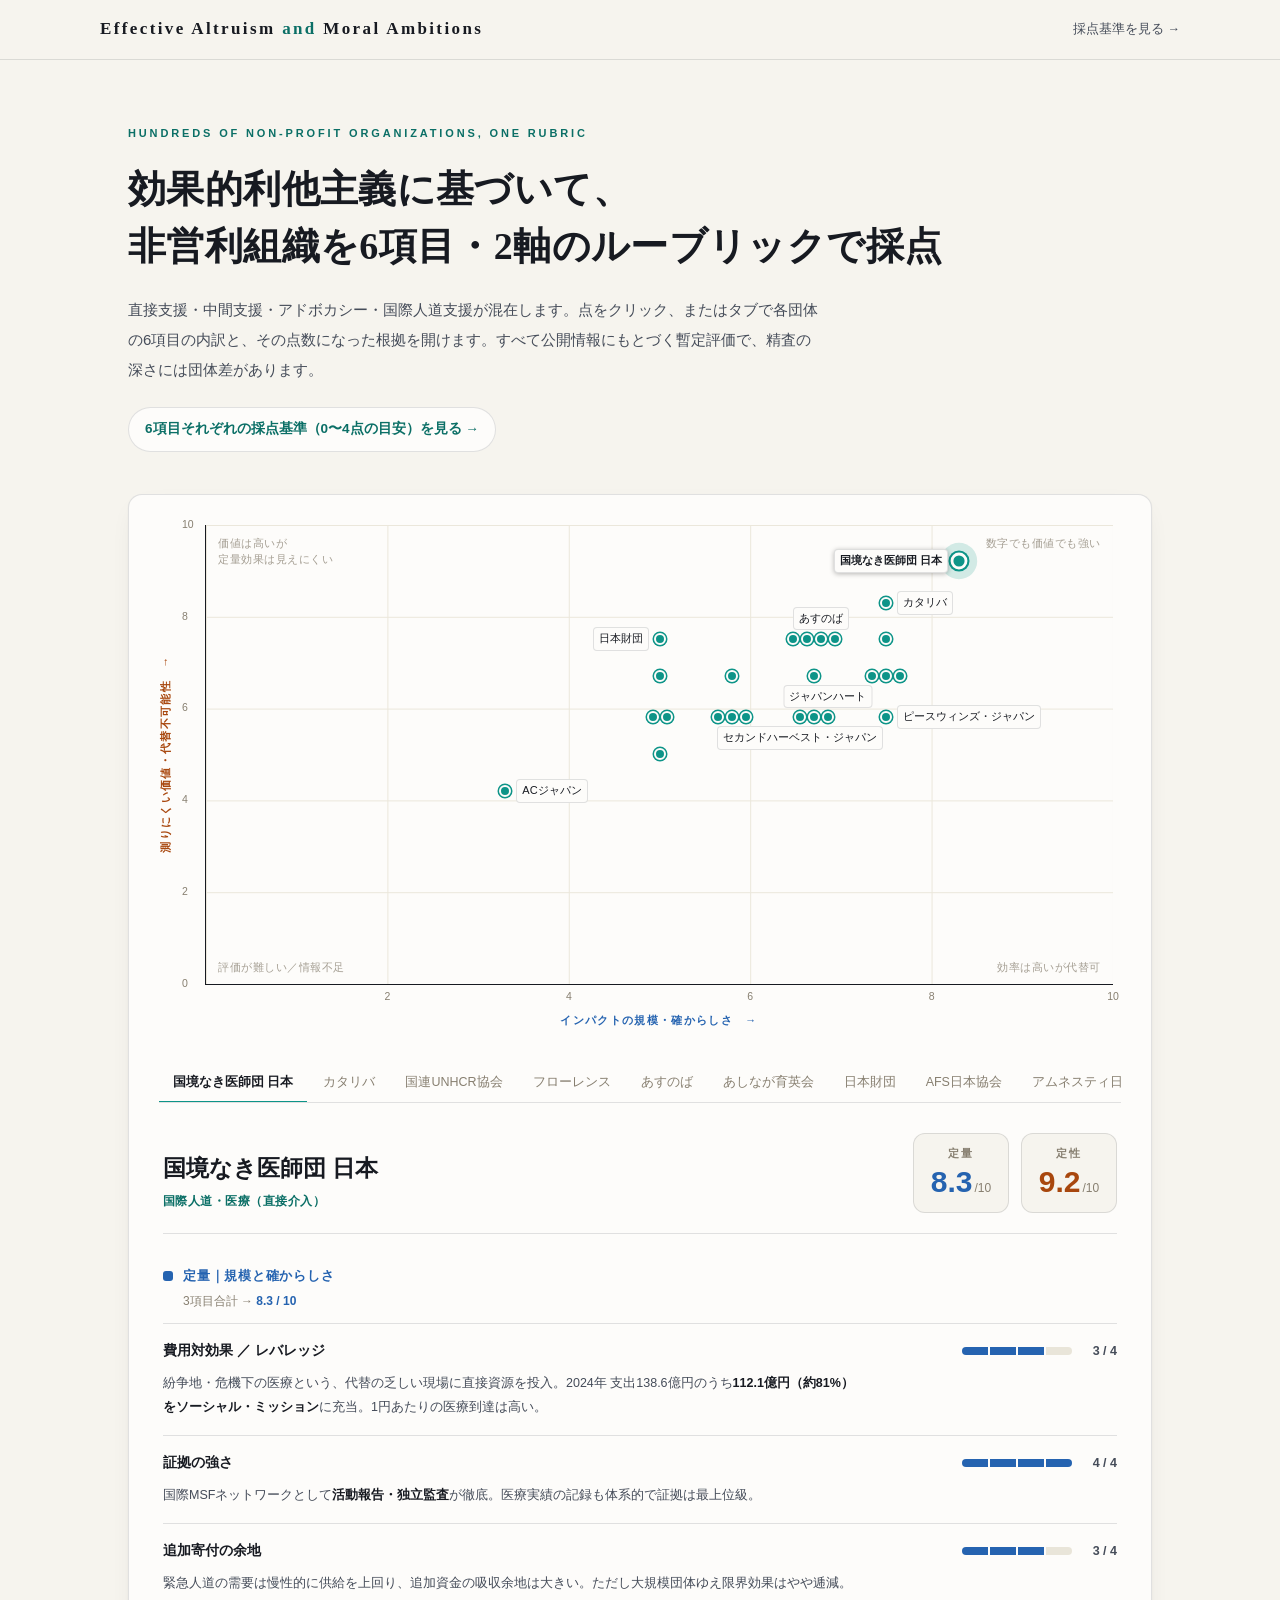
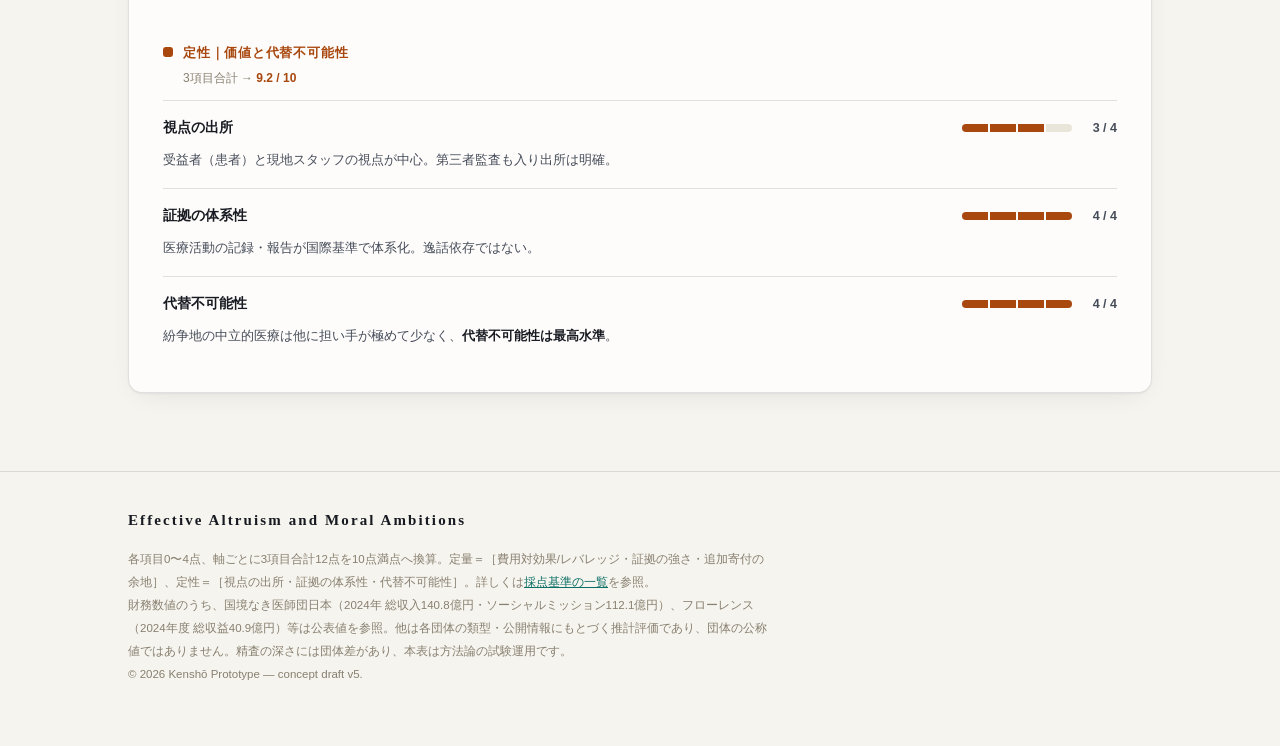
==== index.html @ cfdae8d7 "Update hero copy (eyebrow + headline) - Eyebrow: "25 Organizations, One Rubric" → "Hundreds of Non-p" ====
<!DOCTYPE html>
<html lang="ja">
<head>
<meta charset="UTF-8">
<meta name="viewport" content="width=device-width, initial-scale=1.0">
<title>Effective Altruism and Moral Ambitions</title>
<link rel="stylesheet" href="style.css">
</head>
<body>

<header>
  <div class="wrap head-inner">
    <a class="brand" href="index.html">Effective Altruism <em>and</em> Moral Ambitions</a>
    <nav class="nav"><a href="criteria.html">採点基準を見る →</a></nav>
  </div>
</header>

<div class="intro">
  <div class="wrap">
    <div class="eyebrow">Hundreds of Non-profit Organizations, One Rubric</div>
    <h1>効果的利他主義に基づいて、<br>非営利組織を6項目・2軸のルーブリックで採点</h1>
    <p class="lede sans">直接支援・中間支援・アドボカシー・国際人道支援が混在します。点をクリック、またはタブで各団体の6項目の内訳と、その点数になった根拠を開けます。すべて公開情報にもとづく暫定評価で、精査の深さには団体差があります。</p>
    <p class="more"><a href="criteria.html">6項目それぞれの採点基準（0〜4点の目安）を見る →</a></p>
  </div>
</div>

<section class="viz">
  <div class="wrap">
    <div class="plot-card">
      <div class="plot-frame">
        <div class="plot" id="plot">
          <div class="ylabel sans">測りにくい価値・代替不可能性　→</div>
          <div class="qn tl sans">価値は高いが<br>定量効果は見えにくい</div>
          <div class="qn tr sans">数字でも価値でも強い</div>
          <div class="qn bl sans">評価が難しい／情報不足</div>
          <div class="qn br sans">効率は高いが代替可</div>
          <div class="tip" id="tip" role="tooltip"></div>
        </div>
        <div class="xlabel sans">インパクトの規模・確からしさ　→</div>
      </div>
      <div class="tabs" id="tabs" role="tablist"></div>
      <div class="board" id="board"></div>
    </div>
  </div>
</section>

<footer>
  <div class="wrap">
    <a class="f-brand" href="index.html">Effective Altruism and Moral Ambitions</a>
    <p class="fnote sans">
      各項目0〜4点、軸ごとに3項目合計12点を10点満点へ換算。定量＝［費用対効果/レバレッジ・証拠の強さ・追加寄付の余地］、定性＝［視点の出所・証拠の体系性・代替不可能性］。詳しくは<a href="criteria.html">採点基準の一覧</a>を参照。<br>
      財務数値のうち、国境なき医師団日本（2024年 総収入140.8億円・ソーシャルミッション112.1億円）、フローレンス（2024年度 総収益40.9億円）等は公表値を参照。他は各団体の類型・公開情報にもとづく推計評価であり、団体の公称値ではありません。精査の深さには団体差があり、本表は方法論の試験運用です。<br>
      © 2026 Kenshō Prototype — concept draft v5.
    </p>
  </div>
</footer>

<script>
  const RUBRIC={
    q:['費用対効果 ／ レバレッジ','証拠の強さ','追加寄付の余地'],
    l:['視点の出所','証拠の体系性','代替不可能性']
  };
  const conv=a=>Math.round(a.reduce((x,y)=>x+y,0)/12*100)/10;

  // lp: which side the plot label sits on ('r' right / 'l' left)
  const orgs=[
   {id:'msf',name:'国境なき医師団 日本',kind:'国際人道・医療（直接介入）',lp:'l',
    q:[3,4,3],l:[3,4,4],
    qr:['紛争地・危機下の医療という、代替の乏しい現場に直接資源を投入。2024年 支出138.6億円のうち<b>112.1億円（約81%）をソーシャル・ミッション</b>に充当。1円あたりの医療到達は高い。',
        '国際MSFネットワークとして<b>活動報告・独立監査</b>が徹底。医療実績の記録も体系的で証拠は最上位級。',
        '緊急人道の需要は慢性的に供給を上回り、追加資金の吸収余地は大きい。ただし大規模団体ゆえ限界効果はやや逓減。'],
    lr:['受益者（患者）と現地スタッフの視点が中心。第三者監査も入り出所は明確。',
        '医療活動の記録・報告が国際基準で体系化。逸話依存ではない。',
        '紛争地の中立的医療は他に担い手が極めて少なく、<b>代替不可能性は最高水準</b>。']},

   {id:'katariba',name:'カタリバ',kind:'直接支援（教育・居場所）',lp:'r',
    q:[3,3,3],l:[3,4,3],
    qr:['困難を抱える子ども・若者への教育/居場所支援を直接提供。事業と成果の距離が近く、費用対効果は中〜高。',
        '2024年度まで年次報告・貸借対照表を継続公開。<b>プログラム評価の実践</b>もあり証拠は強め。',
        '事業拡大局面で追加資金の使途は明確。吸収余地あり。'],
    lr:['子ども本人の変化を軸に据え、受益者視点が濃い。3点。',
        '成果測定・アウトカム評価に積極的で、<b>体系性が高い</b>。4点。',
        '個別伴走型の居場所は代替が乏しいが、類似NPOも一部存在。3点。']},

   {id:'unhcr',name:'国連UNHCR協会',kind:'国際難民支援（募金窓口）',lp:'r',
    q:[3,2,3],l:[2,3,4],
    qr:['UNHCRの日本公式支援窓口。集めた寄付が国際機関を通じ<b>難民支援へレバレッジ</b>する。国際機関経由ゆえ現場との距離はやや遠い。',
        '国連機関としての報告体制は堅牢だが、日本窓口→本部→現場の多段で<b>成果の個別帰属が追えず、効果の一貫追跡は限定的</b>。報告体制の堅牢さ自体は定性「証拠の体系性」で評価。2点。',
        '世界の難民需要は巨大で吸収余地は事実上無限だが、限界効果の可視化は難しい。3点。'],
    lr:['受益者（難民）から組織的距離があり、視点の直接性は中程度。2点。',
        'UNHCRの国際的な報告基盤に支えられ体系性は高い。3点。',
        '国連の難民保護は国家横断で<b>代替がきわめて困難</b>。4点。']},

   {id:'florence',name:'フローレンス',kind:'直接支援＋提言（事業型）',lp:'b',
    q:[3,2,3],l:[3,3,3],
    qr:['病児保育・障害児保育・こども宅食等を直接運営。2024年度 総収益40.9億円、うち<b>自治体補助46%・寄付17%</b>の事業型。寄付は新規開発・提言に充当され費用対効果は中〜高。',
        '会計報告の事業モデル別開示など透明性は高いが、<b>社会的成果の指標は一部にとどまり体系的な効果検証は途上</b>。開示の高さ自体は定性「証拠の体系性」で評価。2点。',
        '寄付は「制度の隙間を埋める新規事業」に回るため、追加寄付の限界効果は比較的明確。3点。'],
    lr:['利用者（保護者・子ども）視点を軸に事業設計。3点。',
        '事業データの開示は進むが、社会的アウトカムの体系測定は途上。3点。',
        '病児保育等は民間の先駆で代替が乏しい一方、制度化で公的代替も進む。3点。']},

   {id:'asunoba',name:'あすのば',kind:'給付＋中間支援＋提言（ハイブリッド）',lp:'t',
    q:[2,3,3],l:[3,3,3],
    qr:['入学・新生活給付金という<b>直接給付</b>と、政策提言・中間支援を併走。給付部分は費用対効果が見えやすいが、提言部分は測りにくく総合で中程度。事業費<b>約85%</b>を公称。',
        '6千人規模の当事者調査など<b>実態データを自ら生成</b>。証拠基盤は堅実。3点。',
        '寄付の多くが給付原資に直結し、追加寄付が給付人数増につながりやすい。3点。'],
    lr:['子ども・保護者への直接調査で<b>受益者視点</b>を組織的に収集。3点。',
        '調査を継続実施し体系性あり。ただし規模は中。3点。',
        '給付＋提言＋中間支援の三位一体は独自だが、各機能には代替もある。3点。']},

   {id:'ashinaga',name:'あしなが育英会',kind:'直接支援（遺児への給付・心のケア）',lp:'t',
    q:[3,3,3],l:[3,3,3],
    qr:['病気・災害・自死などで親を亡くした遺児等へ、<b>返済不要の奨学金を直接給付</b>。1円が進学支援に直結し費用対効果は見えやすい。街頭募金など寄付基盤も厚く中〜高。3点。',
        '半世紀を超える運営実績と年次報告。遺児の<b>実態調査・手記の継続的な収集</b>もあり証拠基盤は堅実。3点。',
        '大学等への進学給付の需要は継続的で、追加寄付が給付人数に結びつきやすい。ただし知名度が高く一定の資金が集まるため限界効果はやや逓減。3点。'],
    lr:['遺児自身の声を出発点とする<b>当事者運動</b>から発展。受益者視点が組織の中核にある。3点。',
        '奨学生数や進学実績の記録はあるが、心のケアの社会的アウトカムの体系測定は途上。3点。',
        '奨学金給付は公的機関等の代替もあるが、<b>給付と「心のケア」（レインボーハウス）を一体で担う</b>点は独自性が高い。3点。']},

   {id:'nippon',name:'日本財団',kind:'大規模助成財団（中間支援）',lp:'l',
    q:[2,2,2],l:[2,3,4],
    qr:['競艇事業を原資に<b>広範な分野へ大規模助成</b>。多数の現場団体を動かすレバレッジは大きいが、<b>間接助成で分野が広く平均費用対効果は薄まり、直接投入型のような低い到達コストは働かない</b>。レバレッジも潤沢な自主財源に由来し個人寄付が引き出すものではないため、社会全体では中程度。2点。',
        '助成実績の開示は厚いが、<b>独立した検証や助成先の成果の一貫追跡は規模ゆえ限定的</b>。開示の厚さ自体は定性「証拠の体系性」で評価。2点。',
        '自主財源が潤沢で、個人の追加寄付の限界効果は相対的に低い。2点。'],
    lr:['助成を通じた間接支援で、受益者からの距離は遠い。2点。',
        '大規模組織として報告・調査体制は整備。3点。',
        '国内最大級の助成インフラで、<b>この規模の担い手は他にない</b>。4点。']},

   {id:'afs',name:'AFS日本協会',kind:'国際教育交流',lp:'r',
    q:[2,2,2],l:[2,3,2],
    qr:['高校生の国際交流・留学を運営。参加者への便益は明確だが、社会全体への費用対効果としては限定的で中程度。2点。',
        '長い運営実績とプログラム記録はあるが、<b>独立した検証や社会的成果の一貫追跡は限定的</b>。活動記録の厚さにとどまる。2点。',
        '参加費モデルが中心で、寄付の追加的余地は限定的。2点。'],
    lr:['参加した生徒の視点が中心。2点。',
        '長年の運営で記録は体系的。3点。',
        '国際交流の担い手は他にも多く、代替可能性が高い。2点。']},

   {id:'amnesty',name:'アムネスティ日本',kind:'人権アドボカシー',lp:'l',
    q:[1,2,3],l:[2,2,3],
    qr:['人権侵害への調査・キャンペーン・提言。<b>成果を寄付1円あたりで測ることは構造的に困難</b>。最低〜低評価。1点。',
        '国際調査に基づく発信だが、個別の政策変化への寄与の立証は難しい。2点。',
        '運動体として追加資金の使途はあるが、成果連動は不透明。3点。'],
    lr:['人権擁護の主体・専門家視点が中心。2点。',
        'キャンペーンの効果を体系的に測るのが難しい。2点。',
        '独立した国際人権NGOの発信は代替が乏しいが、他団体とも重複。3点。']},

   {id:'aids',name:'エイズ予防財団',kind:'啓発・予防（準公的）',lp:'r',
    q:[2,2,2],l:[2,2,2],
    qr:['エイズ予防の啓発・研修・情報提供。予防効果は重要だが、寄付との因果や1円あたり効果は見えにくい。中〜低。2点。',
        '公的連携の実績はあるが、成果の独立した証拠は限定的。2点。',
        '財政の多くが公的性格で、個人の追加寄付の限界効果は不明瞭。2点。'],
    lr:['専門家・行政視点が中心で受益者から遠い。2点。',
        '啓発効果の体系的測定は乏しい。2点。',
        '予防啓発は行政等でも担われ代替がある。2点。']},

   {id:'acjapan',name:'ACジャパン',kind:'公共広告（会員制）',lp:'r',
    q:[1,2,1],l:[1,2,2],
    qr:['公共広告を制作・配信。<b>会員企業の会費で運営される仕組み</b>で、個人寄付を集めて成果に変える団体とは性格が異なる。個人寄付の費用対効果という枠組みが当てはまりにくく最低評価。1点。',
        '広告の社会的効果の測定は一般に困難。2点。',
        '会費モデルのため、追加の個人寄付が成果を増やす構造ではない。1点。'],
    lr:['広告の送り手視点が中心で、明確な受益者を特定しにくい。1点。',
        'キャンペーン到達の記録はあるが行動変容の証拠は薄い。2点。',
        '公共広告の担い手として一定の独自性はあるが受益は拡散的。2点。']},

   {id:'jrc',name:'日本赤十字社',kind:'災害救護・献血・医療（準公的・大規模）',lp:'l',
    q:[3,3,2],l:[2,3,3],
    qr:['災害救護や医療を現場に直接提供し、危機下の供給不足に応える到達コストは低い。ただし献血・病院など事業が多岐にわたる大規模組織ゆえ、寄付1円あたりの平均効果はやや希薄化。3点。',
        '国際赤十字運動の一員として活動データの継続的な生成・公開があり、報告基盤は堅実。3点。',
        '事業収入・社費・公的関係が厚く、個人の追加寄付の限界効果は相対的に低い。2点。'],
    lr:['医療・救護の専門家／現場視点が中心で、受益者本人の声を軸にした設計ではない。2点。',
        '報告・記録は体系的だが、社会的アウトカムの独立測定より活動指標が中心。3点。',
        '国内の献血基盤はほぼ独占的で代替が乏しい一方、災害救護は他団体とも重複。3点。']},

   {id:'unicef',name:'日本ユニセフ協会',kind:'UNICEF国内委員会（募金窓口）',lp:'r',
    q:[3,2,3],l:[2,3,4],
    qr:['UNICEFの日本委員会として、集めた寄付を国際機関経由で<b>世界の子ども支援へレバレッジ</b>する。子どもという供給不足の一点に集中するが、国際機関経由ゆえ現場との距離はやや遠い。3点。',
        'UNICEFの国際的な報告基盤は堅牢だが、国内委員会→本部→現場の多段で成果の個別帰属は追いにくい。2点。',
        '世界の子どもの需要は巨大で吸収余地は事実上無限。3点。'],
    lr:['受益者（子ども）から組織的距離があり、視点の直接性は中程度。2点。',
        'UNICEFの国際的な報告基盤に支えられ体系性は高い。3点。',
        '国連の子ども支援は国家横断で<b>代替がきわめて困難</b>。4点。']},

   {id:'tft',name:'TABLE FOR TWO International',kind:'食を通じた栄養支援（連動寄付型）',lp:'b',
    q:[2,2,3],l:[2,2,3],
    qr:['対象メニューの購入に給食寄付を連動させる独自モデル。学校給食は途上国で有効な介入だが、途上国側は現地連携での間接提供で、モデル運営コストもあり平均効果は中程度。2点。',
        '提供給食数などの活動データは公開するが、栄養・就学のアウトカムの体系追跡は限定的。2点。',
        '給食需要は大きく、追加資金が給食数増に結びつきやすい。3点。'],
    lr:['受益者（途上国の子ども）から距離があり、食の連動という着想が設計の軸。2点。',
        '提供数の記録は継続的だが、社会的アウトカムの測定は途上。2点。',
        '食連動型の寄付モデルは独自だが、学校給食自体はWFP等も担う。3点。']},

   {id:'jpf',name:'ジャパン・プラットフォーム',kind:'緊急人道支援プラットフォーム（中間支援）',lp:'t',
    q:[3,3,3],l:[2,3,3],
    qr:['政府・企業・NGOの三者連携で資金を集約し、緊急人道の現場NGOへ迅速配分。供給不足の危機に焦点を絞り、加盟団体の直接支援へレバレッジする。3点。',
        '加盟事業に報告・評価を課す仕組みがあり、成果データの生成に組織的に取り組む。3点。',
        '大規模災害・危機のたびに資金需要が急増し、吸収余地は大きい。3点。'],
    lr:['資金を束ねる中間支援の立場で、受益者からの距離はやや遠い。2点。',
        '加盟事業への評価・報告要件があり体系性は高め。3点。',
        '官民NGOを束ねる緊急人道プラットフォームは国内で<b>ほぼ唯一</b>。3点。']},

   {id:'pwj',name:'ピースウィンズ・ジャパン',kind:'災害・難民支援（直接介入）',lp:'r',
    q:[3,3,3],l:[2,2,3],
    qr:['国内外の災害・難民の現場に自ら展開し、緊急医療・支援を直接提供。供給不足の危機に直接資源を投入し到達コストは低い。3点。',
        '年次報告や事業報告を継続公開し、JPF加盟事業として評価も受ける。3点。',
        '災害・難民の需要は大きく、追加資金の吸収余地は大きい。3点。'],
    lr:['緊急対応の現場・専門家視点が中心。2点。',
        '記録・報告はあるが、社会的アウトカムの体系的測定は途上。2点。',
        '空飛ぶ捜索医療団など機動力は独自だが、災害支援の担い手は他にも複数。3点。']},

   {id:'jar',name:'難民支援協会（JAR）',kind:'国内難民の法的・生活支援（直接）',lp:'l',
    q:[3,3,3],l:[3,2,3],
    qr:['日本国内の難民に法的・生活支援を直接提供。担い手が極めて少ない供給不足の領域で、1件の法的支援が庇護結果を左右するレバレッジは大きい。3点。',
        '支援実績や難民の実態データを継続的に生成・公開し、証拠基盤は堅実。3点。',
        '国内の難民支援は担い手が乏しく需要が供給を大きく上回る。追加寄付の余地は大きい。3点。'],
    lr:['難民本人に伴走し、その声を出発点に支援と提言を設計。3点。',
        '支援記録・調査はあるが、社会的アウトカムの体系測定は途上。2点。',
        '独立した難民の法的支援を担う民間主体は国内で希少。3点。']},

   {id:'wwf',name:'WWFジャパン',kind:'自然環境・生物多様性の保全',lp:'r',
    q:[2,2,2],l:[2,3,3],
    qr:['保全・調査・提言が中心で、寄付1円あたりの生物多様性への効果は長期的・拡散的で測りにくい。個別プロジェクトの便益は見えるが社会全体では中程度。2点。',
        '科学的モニタリングや報告はあるが、保全成果の独立した因果立証は限定的。2点。',
        '会員・企業寄付の基盤が厚く、個人の追加寄付の限界効果は相対的に中程度。2点。'],
    lr:['科学者・専門家の視点が中心で、人の受益者を特定しにくい。2点。',
        '国際的な科学基盤にもとづく体系的なモニタリング・報告がある。3点。',
        '世界規模の科学・政策の発信力は独自だが、環境団体は他にも多い。3点。']},

   {id:'nacsj',name:'日本自然保護協会（NACS-J）',kind:'国内の自然保護（調査・提言）',lp:'l',
    q:[2,3,2],l:[2,3,3],
    qr:['国内の自然保護・調査・提言。保全効果の1円あたりの立証は難しいが、長期調査という具体的な活動を伴う。個別の便益は見えるが社会全体では中程度。2点。',
        'モニタリング調査など<b>独自データを長期継続で生成・公開</b>する実践があり、証拠基盤は堅実。3点。',
        '会員基盤があり、個人の追加寄付の限界効果は相対的に中程度。2点。'],
    lr:['自然科学の専門家・調査者の視点が中心。2点。',
        '長期の生態モニタリングを体系的に継続。3点。',
        '全国的な長期自然調査の蓄積は独自性が高いが、保全団体は他にも存在。3点。']},

   {id:'secondharvest',name:'セカンドハーベスト・ジャパン',kind:'フードバンク（食料支援）',lp:'b',
    q:[3,2,3],l:[2,2,3],
    qr:['余剰食品を集め、必要とする人へ直接分配するフードバンクの草分け。廃棄予定食品と寄付・ボランティアを活用し、1円あたりの食料到達のレバレッジは高い。3点。',
        '分配食料量・世帯数などの記録はあるが、栄養・貧困のアウトカム追跡は限定的。2点。',
        '食料不安の需要は大きく、追加資金が物流・分配量の拡大に直結。3点。'],
    lr:['食料を届ける物流・提供側の視点が中心。2点。',
        '主に到達量・回数の記録にとどまり、社会的アウトカムの測定は途上。2点。',
        '国内フードバンクの草分けで規模は最大級だが、近年は同種団体も増加。3点。']},

   {id:'wvj',name:'ワールド・ビジョン・ジャパン',kind:'途上国の子ども・地域開発',lp:'r',
    q:[2,3,3],l:[2,3,2],
    qr:['チャイルド・スポンサーシップと地域開発を通じ、途上国の子ども・地域を支援。現場プログラムは具体的だが、開発は分野が広くモデル運営費もあり平均効果は中程度。2点。',
        '国際的なモニタリング・評価（M&E）の実践があり、成果データの生成に組織的に取り組む。3点。',
        '途上国の貧困需要は大きく、追加資金の吸収余地は大きい。3点。'],
    lr:['地域・子ども中心だが、国際組織を通じたプログラム主導の設計。2点。',
        '国際基準のM&Eに継続的に取り組み体系性は高い。3点。',
        '同種の国際開発NGOは複数存在し、機能の重複がある。2点。']},

   {id:'japanheart',name:'ジャパンハート',kind:'アジア・国内の医療支援（直接）',lp:'t',
    q:[3,2,3],l:[2,2,3],
    qr:['医療の届きにくいアジアの地域や国内離島で、手術・小児がん治療などを直接提供。供給不足の現場への直接投入で1件あたりの効果は大きい。3点。',
        '診療・手術の実績記録や年次報告はあるが、独立検証や長期アウトカム追跡は限定的。2点。',
        'アジアの医療需要は大きく、追加資金の吸収余地は大きい。3点。'],
    lr:['患者に医療を届ける医療専門家の視点が中心。2点。',
        '医療活動の記録はあるが、社会的アウトカムの体系測定は途上。2点。',
        '特定の医療空白地への直接介入は独自性が高いが、国際医療NGOは他にも存在。3点。']},

   {id:'guidedog',name:'日本盲導犬協会',kind:'盲導犬の育成・視覚障害者支援',lp:'r',
    q:[2,2,3],l:[2,2,3],
    qr:['盲導犬を育成し視覚障害者へ提供。1頭あたりの育成費が高く受益者数は限られるため、便益は明確だが社会全体の費用対効果は中程度。2点。',
        '育成・貸与の頭数記録はあるが、生活の質のアウトカムの体系追跡は限定的。2点。',
        '待機者が供給を上回り、追加資金が育成頭数の増加に結びつきやすい。3点。'],
    lr:['視覚障害者の利用を支えるが、育成・訓練の提供側視点が中心。2点。',
        '頭数・実施の記録が中心で、社会的アウトカムの測定は途上。2点。',
        '盲導犬育成の担い手は国内に数団体あり、専門性は高いが唯一ではない。3点。']},

   {id:'lfa',name:'Learning for All',kind:'子どもの貧困・学習支援（直接）',lp:'l',
    q:[3,3,3],l:[3,3,2],
    qr:['困難を抱える子どもへ学習・居場所支援を直接提供。供給不足の領域で事業と成果の距離が近く費用対効果は高め。3点。',
        '<b>アウトカム測定・効果検証を重視</b>し、成果データを継続的に生成・公開する実践がある。3点。',
        '子どもの貧困需要は大きく、事業拡大局面で追加資金の吸収余地は大きい。3点。'],
    lr:['子ども本人の変化を軸に事業を設計し、受益者視点が濃い。3点。',
        '成果測定・アウトカム評価に組織として継続的に取り組む。3点。',
        '個別支援型は代替が乏しいが、カタリバ等の類似NPOも存在。2点。']},

   {id:'kamonohashi',name:'かものはしプロジェクト',kind:'人身売買・児童労働（システム変革）',lp:'b',
    q:[2,2,3],l:[2,2,3],
    qr:['人身売買・児童労働の解決に、現地の司法・行政の仕組みづくりや当事者支援で取り組む。システム変革ゆえ1円あたりの効果の立証は難しく、総合で中程度。2点。',
        '戦略や進捗の報告はあるが、被害減少というアウトカムの因果立証は限定的。2点。',
        '焦点を絞った活動で、追加資金が事業拡大に結びつきやすい。3点。'],
    lr:['当事者・現地の課題を起点に据えるが、システム変革の設計者視点も強い。2点。',
        '記録・報告はあるが、社会的アウトカムの体系測定は途上。2点。',
        '国内で人身売買問題に本格的に取り組む数少ない団体。3点。']},
  ];

  const plot=document.getElementById('plot');
  const tabs=document.getElementById('tabs');
  const board=document.getElementById('board');
  const tip=document.getElementById('tip');
  const dots={};

  // axis ticks (0–10, step 2)
  for(let v=0;v<=10;v+=2){
    const ty=document.createElement('span');
    ty.className='tick y sans'; ty.textContent=v;
    ty.style.bottom=(v*10)+'%'; plot.appendChild(ty);
    if(v>0){
      const tx=document.createElement('span');
      tx.className='tick x sans'; tx.textContent=v;
      tx.style.left=(v*10)+'%'; plot.appendChild(tx);
    }
  }

  // orgs sharing the exact same (x,y) get dodged horizontally so both stay visible
  const groups={};
  orgs.forEach(o=>{
    o._qx=conv(o.q); o._ly=conv(o.l);
    const k=o._qx+'|'+o._ly;
    (groups[k]=groups[k]||[]).push(o);
  });
  Object.values(groups).forEach(g=>{
    g.forEach((o,i)=>{ o._dx=g.length>1?(i-(g.length-1)/2)*14:0; });
  });

  function showTip(o,d){
    tip.innerHTML=`<div class="t-name">${o.name}</div><div class="t-kind">${o.kind}</div>
      <div class="t-scores"><span class="q">定量 <b>${o._qx}</b></span><span class="l">定性 <b>${o._ly}</b></span></div>`;
    const x=d.offsetLeft+o._dx, y=d.offsetTop;
    tip.style.left=Math.min(Math.max(x,80),plot.clientWidth-80)+'px';
    if(y<110){ tip.style.top=(y+16)+'px'; tip.style.transform='translateX(-50%)'; }
    else{ tip.style.top=(y-14)+'px'; tip.style.transform='translate(-50%,-100%)'; }
    tip.classList.add('show');
  }
  const hideTip=()=>tip.classList.remove('show');

  orgs.forEach((o,i)=>{
    const d=document.createElement('div');
    d.className='dot';
    d.style.left=(o._qx/10*100)+'%';
    d.style.bottom=(o._ly/10*100)+'%';
    d.style.transform=`translate(calc(-50% + ${o._dx}px),50%)`;
    d.setAttribute('role','button');
    d.setAttribute('tabindex','0');
    d.setAttribute('aria-label',`${o.name} 定量${o._qx} 定性${o._ly}`);
    d.innerHTML=`<div class="pt"></div><div class="tag ${o.lp} sans">${o.name}</div>`;
    d.addEventListener('click',()=>select(i));
    d.addEventListener('keydown',e=>{if(e.key==='Enter'||e.key===' '){e.preventDefault();select(i);}});
    d.addEventListener('mouseenter',()=>showTip(o,d));
    d.addEventListener('focus',()=>showTip(o,d));
    d.addEventListener('mouseleave',hideTip);
    d.addEventListener('blur',hideTip);
    plot.appendChild(d); dots[i]=d;

    const t=document.createElement('button');
    t.className='tab'+(i===0?' active':'');
    t.textContent=o.name;
    t.setAttribute('role','tab');
    t.onclick=()=>select(i);
    tabs.appendChild(t);
    o._tab=t;
  });

  // Greedy label de-cluttering: keep only non-overlapping labels visible;
  // the rest stay hidden until their dot is hovered / focused / selected.
  // Prominent orgs (higher combined score) win the label when clusters collide.
  function layoutLabels(){
    const pr=plot.getBoundingClientRect();
    if(!pr.width) return;
    const order=orgs.map((o,i)=>i).sort((a,b)=>
      (orgs[b]._qx+orgs[b]._ly)-(orgs[a]._qx+orgs[a]._ly));
    orgs.forEach((o,i)=>dots[i].querySelector('.tag').classList.remove('hidden'));
    const rel=(el,inset=0)=>{const r=el.getBoundingClientRect();return{l:r.left-pr.left+inset,t:r.top-pr.top+inset,r:r.right-pr.left-inset,b:r.bottom-pr.top-inset};};
    // seed with every dot's core so a label is dropped rather than sprawling over
    // neighbouring dots; dense clusters therefore go label-free (hover reveals them).
    const placed=orgs.map((o,i)=>rel(dots[i].querySelector('.pt'),2));
    const pad=2;
    order.forEach(i=>{
      const tag=dots[i].querySelector('.tag');
      const box=rel(tag);
      const hit=placed.some(q=>!(box.r+pad<q.l||box.l-pad>q.r||box.b+pad<q.t||box.t-pad>q.b));
      if(hit) tag.classList.add('hidden'); else placed.push(box);
    });
  }

  function axisHTML(o,key){
    const items=RUBRIC[key],sc=o[key],rats=o[key==='q'?'qr':'lr'];
    const label=key==='q'?'定量｜規模と確からしさ':'定性｜価値と代替不可能性';
    let h=`<div class="axisblock"><div class="axis-h ${key}">${label}</div>
      <div class="axis-conv ${key} sans">3項目合計 → <b>${conv(sc)} / 10</b></div>`;
    items.forEach((it,idx)=>{
      let pips=''; for(let p=1;p<=4;p++) pips+=`<span class="pip ${p<=sc[idx]?'on '+key:''}"></span>`;
      h+=`<div class="crit"><div class="crit-top"><div class="crit-name sans">${it}</div>
        <div class="scorebox"><div class="pips">${pips}</div><div class="pipnum sans">${sc[idx]} / 4</div></div></div>
        <div class="rationale sans">${rats[idx]}</div></div>`;
    });
    return h+`</div>`;
  }

  function select(i){
    const o=orgs[i];
    Object.values(dots).forEach(d=>d.classList.remove('active'));
    dots[i].classList.add('active');
    orgs.forEach(x=>x._tab.classList.remove('active'));
    o._tab.classList.add('active');
    board.innerHTML=`<div class="org-head"><div><h2>${o.name}</h2><div class="kind sans">${o.kind}</div></div>
      <div class="tot">
        <div class="tile q"><div class="lb">定量</div><div class="vl">${o._qx}<small>/10</small></div></div>
        <div class="tile l"><div class="lb">定性</div><div class="vl">${o._ly}<small>/10</small></div></div>
      </div></div>`
      +axisHTML(o,'q')+axisHTML(o,'l');
  }
  select(0);
  layoutLabels();
  window.addEventListener('load',layoutLabels);
  let _rt; window.addEventListener('resize',()=>{clearTimeout(_rt);_rt=setTimeout(layoutLabels,120);});
</script>

</body>
</html>
---- style.css ----
/* ============================================================
   Effective Altruism and Moral Ambitions — site stylesheet
   Editorial paper aesthetic × instrument-grade data display.
   Palette validated (CVD / contrast / chroma) for both modes.
   ============================================================ */

:root{
  --bg:#f6f4ee;            /* page paper */
  --surface:#fdfcfa;       /* cards, plot */
  --ink:#171a21;
  --ink-2:#454c59;
  --muted:#877f70;
  --line:rgba(23,26,33,.12);
  --line-strong:#171a21;
  --grid:#ebe7db;
  --accent:#0d9488;        /* marks (dots) */
  --accent-text:#0b6f66;   /* small text / links */
  --quant:#2563b0;         /* 定量 marks + text */
  --quant-text:#2563b0;
  --quant-soft:rgba(37,99,176,.10);
  --qual:#a8470e;          /* 定性 marks + text */
  --qual-text:#a8470e;
  --qual-soft:rgba(168,71,14,.10);
  --track:#e9e5d9;
  --shadow:0 1px 2px rgba(23,26,33,.05),0 8px 28px -12px rgba(23,26,33,.12);
  --serif:"Hiragino Mincho ProN","Yu Mincho","Noto Serif JP",serif;
  --sans:"Hiragino Sans","Yu Gothic","Noto Sans JP",-apple-system,"Segoe UI",sans-serif;
}
@media(prefers-color-scheme:dark){
  :root{
    --bg:#0f1116;
    --surface:#161920;
    --ink:#e9e7e0;
    --ink-2:#a9afba;
    --muted:#7d8089;
    --line:rgba(233,231,224,.13);
    --line-strong:#e9e7e0;
    --grid:#242933;
    --accent:#26a695;
    --accent-text:#4cc0ae;
    --quant:#3987e5;
    --quant-text:#74a9ea;
    --quant-soft:rgba(57,135,229,.16);
    --qual:#d95926;
    --qual-text:#e5854f;
    --qual-soft:rgba(217,89,38,.16);
    --track:#262b35;
    --shadow:0 1px 2px rgba(0,0,0,.4),0 10px 32px -12px rgba(0,0,0,.5);
  }
}

*{box-sizing:border-box;margin:0;padding:0}
html{scroll-behavior:smooth}
body{
  font-family:var(--serif);
  background:var(--bg);color:var(--ink);
  line-height:1.8;-webkit-font-smoothing:antialiased;
  font-feature-settings:"palt";
}
.sans{font-family:var(--sans)}
.wrap{max-width:1080px;margin:0 auto;padding:0 28px}
a{color:var(--accent-text)}
::selection{background:var(--accent);color:#fff}
@media(prefers-reduced-motion:reduce){*,*::before,*::after{transition:none!important;animation:none!important}}

/* ── header ──────────────────────────────────────────────── */
header{
  position:sticky;top:0;z-index:40;
  border-bottom:1px solid var(--line);
  background:color-mix(in srgb,var(--bg) 86%,transparent);
  -webkit-backdrop-filter:blur(10px);backdrop-filter:blur(10px);
}
.head-inner{display:flex;align-items:center;justify-content:space-between;gap:16px;padding:14px 0}
.brand{
  font-family:var(--serif);font-size:17px;letter-spacing:.14em;font-weight:600;
  color:var(--ink);text-decoration:none;white-space:nowrap;
}
.brand em{font-style:normal;color:var(--accent-text)}
.nav{font-family:var(--sans);font-size:12.5px}
.nav a{
  color:var(--ink-2);text-decoration:none;padding:7px 0;
  border-bottom:1.5px solid transparent;transition:color .15s,border-color .15s;
}
.nav a:hover{color:var(--ink);border-bottom-color:var(--accent)}

/* ── hero ────────────────────────────────────────────────── */
.intro{padding:64px 0 36px}
.intro .eyebrow{
  font-family:var(--sans);font-size:11px;letter-spacing:.26em;font-weight:700;
  color:var(--accent-text);margin-bottom:18px;text-transform:uppercase;
}
.intro h1{
  font-size:clamp(25px,3.4vw,38px);font-weight:600;line-height:1.5;
  letter-spacing:.01em;max-width:26em;text-wrap:balance;
}
.intro p.lede{
  margin-top:20px;max-width:46em;font-size:15px;line-height:2;
  color:var(--ink-2);font-family:var(--sans);
}
.intro .more{margin-top:22px;font-family:var(--sans);font-size:13.5px}
.intro .more a{
  display:inline-flex;align-items:center;gap:8px;
  color:var(--accent-text);font-weight:600;text-decoration:none;
  padding:9px 16px;border:1px solid var(--line);border-radius:999px;
  background:var(--surface);transition:border-color .15s,transform .15s;
}
.intro .more a:hover{border-color:var(--accent);transform:translateY(-1px)}

/* ── plot ────────────────────────────────────────────────── */
.viz{padding:6px 0 48px}
.plot-card{
  background:var(--surface);border:1px solid var(--line);border-radius:14px;
  box-shadow:var(--shadow);padding:30px 30px 20px;
}
.plot-frame{position:relative;margin-left:46px;margin-right:8px}
.plot{
  position:relative;width:100%;height:460px;
  background:
    linear-gradient(var(--grid) 1px,transparent 1px) 0 0/100% 20%,
    linear-gradient(90deg,var(--grid) 1px,transparent 1px) 0 0/20% 100%;
  border-left:1.5px solid var(--line-strong);
  border-bottom:1.5px solid var(--line-strong);
}
.ylabel{
  position:absolute;left:-40px;top:50%;
  transform:translate(-50%,-50%) rotate(-90deg);
  font-family:var(--sans);font-size:11px;letter-spacing:.12em;font-weight:700;
  color:var(--qual-text);white-space:nowrap;pointer-events:none;
}
.xlabel{
  text-align:center;font-family:var(--sans);font-size:11px;letter-spacing:.12em;
  font-weight:700;color:var(--quant-text);margin-top:26px;
}
.tick{
  position:absolute;font-family:var(--sans);font-size:10.5px;color:var(--muted);
  font-variant-numeric:tabular-nums;pointer-events:none;
}
.tick.y{left:-24px;transform:translateY(50%)}
.tick.x{bottom:-22px;transform:translateX(-50%)}
.qn{
  position:absolute;font-family:var(--sans);font-size:10.5px;line-height:1.6;
  color:var(--muted);opacity:.75;letter-spacing:.05em;pointer-events:none;
}
.qn.tr{top:10px;right:12px;text-align:right}
.qn.tl{top:10px;left:12px}
.qn.br{bottom:8px;right:12px;text-align:right}
.qn.bl{bottom:8px;left:12px}

.dot{
  position:absolute;transform:translate(-50%,50%);cursor:pointer;z-index:3;
  outline:none;
}
.dot .pt{
  width:12px;height:12px;border-radius:50%;
  background:var(--accent);border:2px solid var(--surface);
  box-shadow:0 0 0 1.5px var(--accent);
  transition:transform .15s ease;
}
.dot:hover .pt,.dot:focus-visible .pt{transform:scale(1.4)}
.dot.active .pt{
  transform:scale(1.4);
  box-shadow:0 0 0 1.5px var(--accent),0 0 0 7px color-mix(in srgb,var(--accent) 18%,transparent);
}
.dot:focus-visible{border-radius:50%;box-shadow:0 0 0 3px color-mix(in srgb,var(--accent) 45%,transparent)}
.dot .tag{
  position:absolute;
  white-space:nowrap;font-family:var(--sans);font-size:11px;font-weight:500;
  color:var(--ink);
  background:var(--surface);
  border:1px solid var(--line);
  padding:1px 5px;border-radius:4px;pointer-events:none;
  transition:opacity .12s ease;
}
.dot .tag.r{left:17px;top:50%;transform:translateY(-50%)}
.dot .tag.l{right:17px;top:50%;transform:translateY(-50%)}
.dot .tag.t{bottom:15px;left:50%;transform:translateX(-50%)}
.dot .tag.b{top:15px;left:50%;transform:translateX(-50%)}
/* labels hidden by the de-clutter pass; revealed when the dot is engaged */
.dot .tag.hidden{opacity:0}
.dot:hover,.dot:focus-visible,.dot.active{z-index:7}
.dot:hover .tag,.dot:focus-visible .tag,.dot.active .tag{
  opacity:1;background:var(--surface);
  box-shadow:0 1px 5px rgba(0,0,0,.28);font-weight:600;
}

.tip{
  position:absolute;z-index:10;display:none;pointer-events:none;
  background:var(--surface);border:1px solid var(--line);border-radius:10px;
  box-shadow:var(--shadow);padding:10px 13px;min-width:150px;
  font-family:var(--sans);
}
.tip.show{display:block}
.tip .t-name{font-size:12.5px;font-weight:700;line-height:1.5}
.tip .t-kind{font-size:10.5px;color:var(--muted);margin-top:1px}
.tip .t-scores{display:flex;gap:14px;margin-top:7px;font-size:11px;color:var(--ink-2)}
.tip .t-scores b{font-size:14px;font-variant-numeric:tabular-nums}
.tip .t-scores .q b{color:var(--quant-text)}
.tip .t-scores .l b{color:var(--qual-text)}

/* ── tabs ────────────────────────────────────────────────── */
.tabs{
  display:flex;gap:2px;margin-top:34px;overflow-x:auto;
  border-bottom:1px solid var(--line);scrollbar-width:none;
}
.tabs::-webkit-scrollbar{display:none}
.tab{
  font-family:var(--sans);font-size:12.5px;padding:10px 14px;cursor:pointer;
  color:var(--muted);background:transparent;border:none;white-space:nowrap;
  border-bottom:2px solid transparent;margin-bottom:-1px;
  transition:color .15s,border-color .15s;
}
.tab:hover{color:var(--ink)}
.tab.active{color:var(--ink);font-weight:700;border-bottom-color:var(--accent)}

/* ── detail board ────────────────────────────────────────── */
.board{padding:30px 4px 8px}
.org-head{
  display:flex;align-items:flex-end;justify-content:space-between;
  flex-wrap:wrap;gap:18px;padding-bottom:20px;border-bottom:1px solid var(--line);
}
.org-head h2{font-family:var(--serif);font-size:23px;font-weight:600;line-height:1.4}
.org-head .kind{
  font-family:var(--sans);font-size:12px;color:var(--accent-text);
  font-weight:600;margin-top:6px;letter-spacing:.04em;
}
.tot{display:flex;gap:12px}
.tile{
  font-family:var(--sans);text-align:center;min-width:96px;
  background:var(--bg);border:1px solid var(--line);border-radius:12px;
  padding:10px 16px 12px;
}
.tile .lb{font-size:10.5px;letter-spacing:.18em;color:var(--muted);font-weight:700}
.tile .vl{
  font-size:30px;font-weight:700;line-height:1.15;margin-top:2px;
  font-variant-numeric:tabular-nums;
}
.tile .vl small{font-size:12px;font-weight:500;color:var(--muted);margin-left:2px}
.tile.q .vl{color:var(--quant-text)}
.tile.l .vl{color:var(--qual-text)}

.axisblock{margin-top:30px}
.axis-h{
  display:flex;align-items:baseline;gap:10px;
  font-family:var(--sans);font-size:13px;letter-spacing:.06em;font-weight:700;
}
.axis-h::before{content:"";width:10px;height:10px;border-radius:3px;flex:none;align-self:center}
.axis-h.q{color:var(--quant-text)}.axis-h.q::before{background:var(--quant)}
.axis-h.l{color:var(--qual-text)}.axis-h.l::before{background:var(--qual)}
.axis-conv{font-family:var(--sans);font-size:12px;color:var(--muted);margin:4px 0 10px 20px}
.axis-conv b{font-variant-numeric:tabular-nums}
.axis-conv.q b{color:var(--quant-text)}
.axis-conv.l b{color:var(--qual-text)}

.crit{padding:15px 0;border-top:1px solid var(--line)}
.crit-top{display:flex;align-items:center;justify-content:space-between;gap:14px}
.crit-name{font-family:var(--sans);font-size:13.5px;font-weight:700}
.scorebox{display:flex;align-items:center;gap:11px;flex-shrink:0}
.pips{display:flex;gap:2px}
.pip{width:26px;height:8px;background:var(--track)}
.pip:first-child{border-radius:4px 0 0 4px}
.pip:last-child{border-radius:0 4px 4px 0}
.pip.on.q{background:var(--quant)}
.pip.on.l{background:var(--qual)}
.pipnum{
  font-family:var(--sans);font-size:12.5px;font-weight:700;width:34px;
  text-align:right;font-variant-numeric:tabular-nums;color:var(--ink-2);
}
.rationale{
  font-family:var(--sans);font-size:12.5px;color:var(--ink-2);line-height:1.9;
  margin-top:9px;max-width:56em;
}
.rationale b{color:var(--ink)}

/* ── rubric page (criteria.html) ─────────────────────────── */
.rubric-card{
  background:var(--surface);border:1px solid var(--line);border-radius:14px;
  box-shadow:var(--shadow);padding:30px 32px;margin-bottom:26px;
}
.rubric-card .axis-conv{margin-left:20px}
.axis-ref{
  font-family:var(--sans);font-size:11.5px;color:var(--muted);line-height:1.8;
  max-width:54em;margin:2px 0 6px 20px;
}
.axis-ref a{color:var(--accent-text)}
.anchor-list{margin-top:8px;max-width:58em}
.anchor{display:flex;gap:14px;padding:8px 0;align-items:flex-start}
.anchor+.anchor{border-top:1px solid var(--line)}
.anum{
  flex:0 0 auto;width:24px;height:24px;border-radius:7px;margin-top:4px;
  display:flex;align-items:center;justify-content:center;
  font-family:var(--sans);font-size:12px;font-weight:700;
  font-variant-numeric:tabular-nums;
  background:var(--track);color:var(--ink-2);
}
.anum.q{background:var(--quant-soft);color:var(--quant-text)}
.anum.l{background:var(--qual-soft);color:var(--qual-text)}
.atext{font-family:var(--sans);font-size:12.5px;color:var(--ink-2);line-height:1.85;padding-top:3px}
.atext b{color:var(--ink)}

.note{
  margin-top:22px;background:var(--bg);border:1px solid var(--line);
  border-radius:10px;padding:15px 18px;
  font-family:var(--sans);font-size:12px;color:var(--ink-2);line-height:1.85;
}
.note b{color:var(--ink)}
.note a{color:var(--accent-text)}

/* ── footer ──────────────────────────────────────────────── */
footer{border-top:1px solid var(--line);padding:34px 0 60px;margin-top:30px}
.f-brand{
  font-family:var(--serif);font-size:15px;letter-spacing:.14em;font-weight:600;
  color:var(--ink);text-decoration:none;display:inline-block;margin-bottom:14px;
}
.fnote{font-family:var(--sans);font-size:11.5px;color:var(--muted);line-height:2;max-width:56em}
.fnote a{color:var(--accent-text)}

/* ── responsive ──────────────────────────────────────────── */
@media(max-width:720px){
  .wrap{padding:0 18px}
  .intro{padding:44px 0 26px}
  .plot-card{padding:22px 18px 16px;border-radius:12px}
  .plot-frame{margin-left:34px}
  .plot{height:380px}
  .dot .tag{font-size:10px}
  .qn{display:none}
  .crit-top{flex-direction:column;align-items:flex-start;gap:8px}
  .pip{width:20px}
  .org-head{align-items:flex-start}
  .tot{width:100%}
  .tile{flex:1}
  .rubric-card{padding:22px 18px}
}
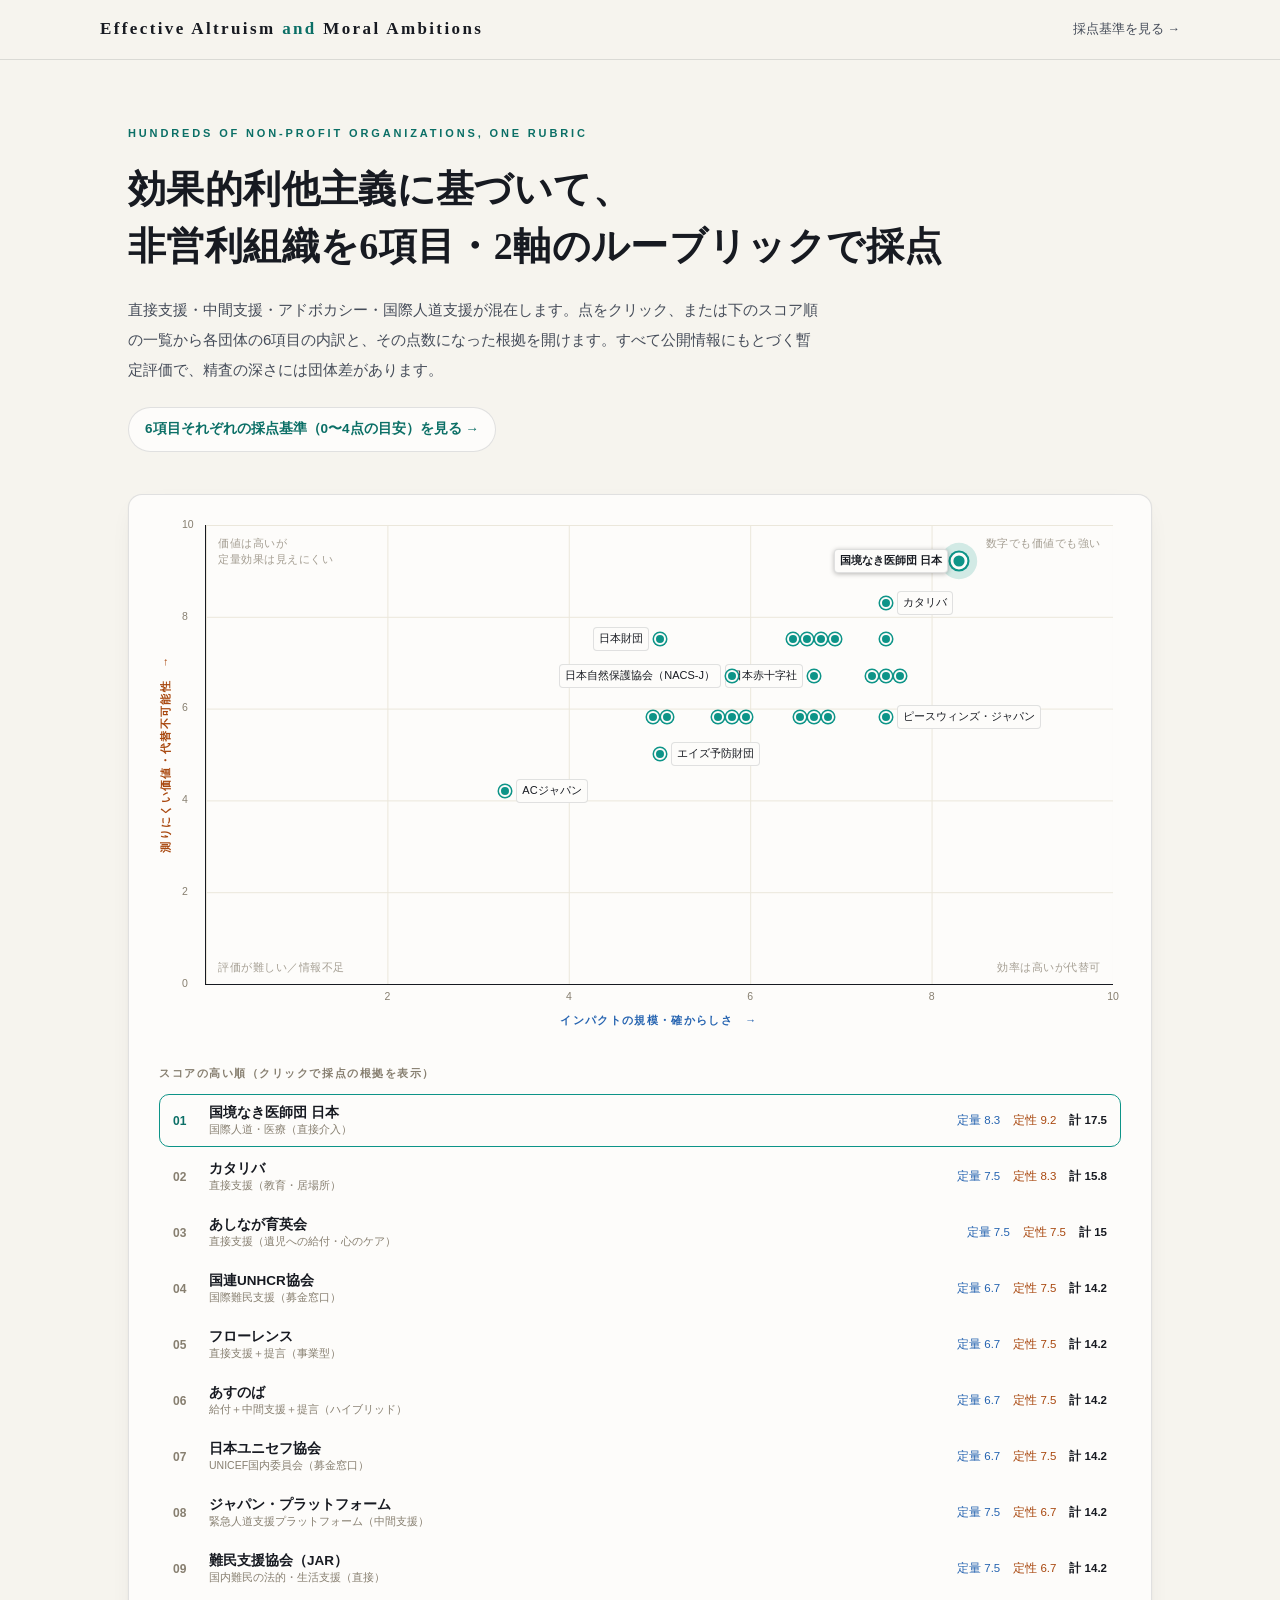
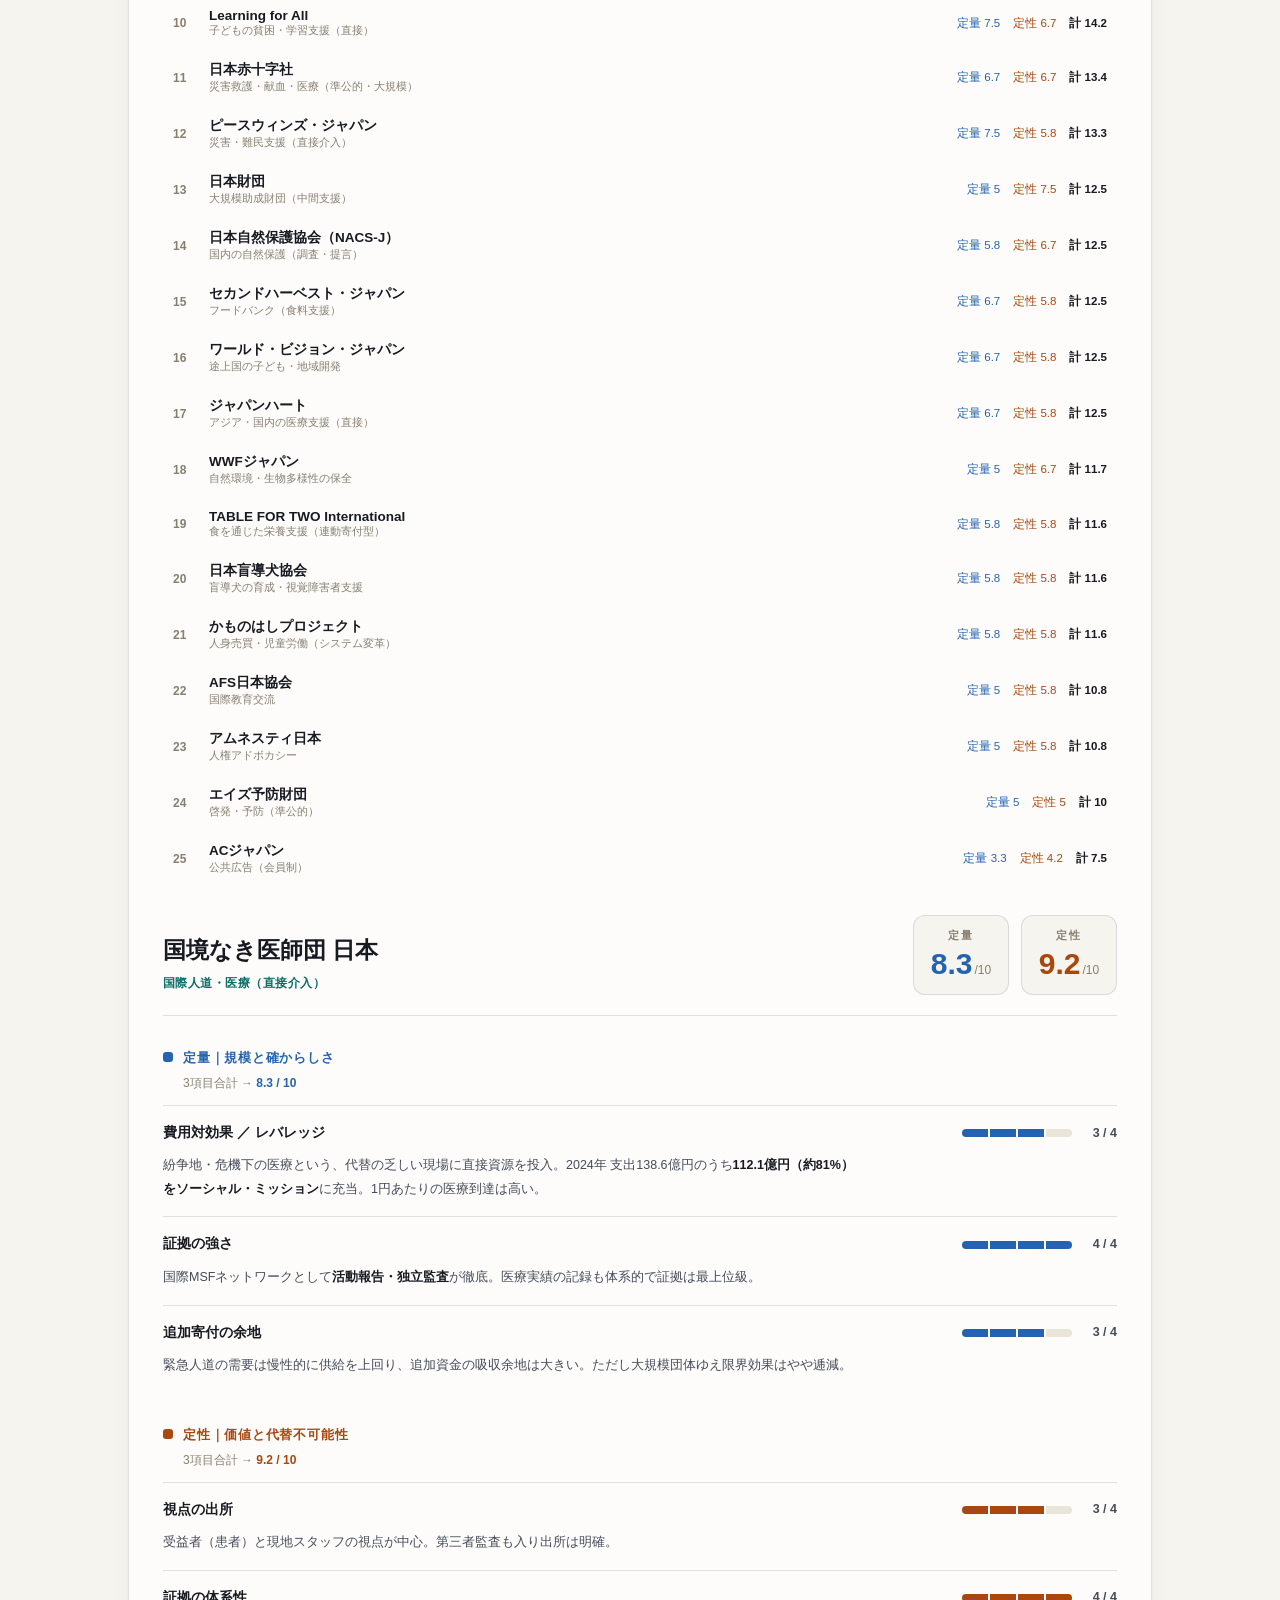
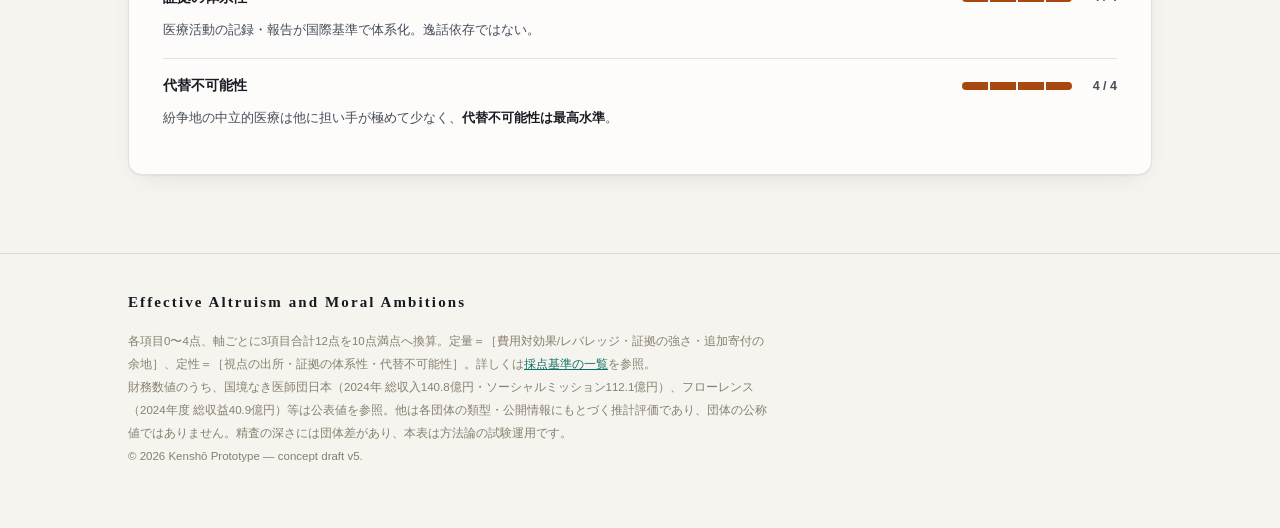
==== commit a1123135: "Replace tabs with a score-ranked list; hide labels for clustered dots Plot: labels now show only for" ====
--- a/index.html
+++ b/index.html
@@ -19,7 +19,7 @@
   <div class="wrap">
     <div class="eyebrow">Hundreds of Non-profit Organizations, One Rubric</div>
     <h1>効果的利他主義に基づいて、<br>非営利組織を6項目・2軸のルーブリックで採点</h1>
-    <p class="lede sans">直接支援・中間支援・アドボカシー・国際人道支援が混在します。点をクリック、またはタブで各団体の6項目の内訳と、その点数になった根拠を開けます。すべて公開情報にもとづく暫定評価で、精査の深さには団体差があります。</p>
+    <p class="lede sans">直接支援・中間支援・アドボカシー・国際人道支援が混在します。点をクリック、または下のスコア順の一覧から各団体の6項目の内訳と、その点数になった根拠を開けます。すべて公開情報にもとづく暫定評価で、精査の深さには団体差があります。</p>
     <p class="more"><a href="criteria.html">6項目それぞれの採点基準（0〜4点の目安）を見る →</a></p>
   </div>
 </div>
@@ -38,7 +38,8 @@
         </div>
         <div class="xlabel sans">インパクトの規模・確からしさ　→</div>
       </div>
-      <div class="tabs" id="tabs" role="tablist"></div>
+      <div class="ranklist-h sans">スコアの高い順（クリックで採点の根拠を表示）</div>
+      <div class="ranklist" id="ranklist" role="list"></div>
       <div class="board" id="board"></div>
     </div>
   </div>
@@ -291,7 +292,7 @@
   ];
 
   const plot=document.getElementById('plot');
-  const tabs=document.getElementById('tabs');
+  const ranklist=document.getElementById('ranklist');
   const board=document.getElementById('board');
   const tip=document.getElementById('tip');
   const dots={};
@@ -347,32 +348,42 @@
     d.addEventListener('mouseleave',hideTip);
     d.addEventListener('blur',hideTip);
     plot.appendChild(d); dots[i]=d;
-
-    const t=document.createElement('button');
-    t.className='tab'+(i===0?' active':'');
-    t.textContent=o.name;
-    t.setAttribute('role','tab');
-    t.onclick=()=>select(i);
-    tabs.appendChild(t);
-    o._tab=t;
   });
 
-  // Greedy label de-cluttering: keep only non-overlapping labels visible;
-  // the rest stay hidden until their dot is hovered / focused / selected.
-  // Prominent orgs (higher combined score) win the label when clusters collide.
+  // Ranked list (replaces the old tabs): sorted by combined score, click to open detail
+  const tot=o=>Math.round((o._qx+o._ly)*10)/10;
+  orgs.map((o,i)=>i)
+    .sort((a,b)=>(tot(orgs[b])-tot(orgs[a]))||(a-b))
+    .forEach((i,rank)=>{
+      const o=orgs[i];
+      const row=document.createElement('button');
+      row.className='rank-item';
+      row.setAttribute('role','listitem');
+      row.innerHTML=`<span class="rank-no sans">${String(rank+1).padStart(2,'0')}</span>
+        <span class="rank-main"><span class="rank-name">${o.name}</span><span class="rank-kind sans">${o.kind}</span></span>
+        <span class="rank-sc sans"><span class="q">定量 ${o._qx}</span><span class="l">定性 ${o._ly}</span><span class="tt">計 ${tot(o)}</span></span>`;
+      row.onclick=()=>select(i);
+      ranklist.appendChild(row);
+      o._tab=row;
+    });
+
+  // Label de-cluttering: a dot whose point is close to any other dot shows no
+  // persistent label (revealed only on hover / focus / select). Among the
+  // remaining isolated dots, drop any label that would still overlap another.
   function layoutLabels(){
     const pr=plot.getBoundingClientRect();
     if(!pr.width) return;
+    const rel=el=>{const r=el.getBoundingClientRect();return{l:r.left-pr.left,t:r.top-pr.top,r:r.right-pr.left,b:r.bottom-pr.top,cx:r.left+r.width/2-pr.left,cy:r.top+r.height/2-pr.top};};
+    const NEAR=34; // px: dots closer than this to a neighbour are treated as clustered
+    const pts=orgs.map((o,i)=>rel(dots[i].querySelector('.pt')));
+    const isNear=i=>pts.some((p,j)=>j!==i&&Math.hypot(p.cx-pts[i].cx,p.cy-pts[i].cy)<NEAR);
     const order=orgs.map((o,i)=>i).sort((a,b)=>
       (orgs[b]._qx+orgs[b]._ly)-(orgs[a]._qx+orgs[a]._ly));
     orgs.forEach((o,i)=>dots[i].querySelector('.tag').classList.remove('hidden'));
-    const rel=(el,inset=0)=>{const r=el.getBoundingClientRect();return{l:r.left-pr.left+inset,t:r.top-pr.top+inset,r:r.right-pr.left-inset,b:r.bottom-pr.top-inset};};
-    // seed with every dot's core so a label is dropped rather than sprawling over
-    // neighbouring dots; dense clusters therefore go label-free (hover reveals them).
-    const placed=orgs.map((o,i)=>rel(dots[i].querySelector('.pt'),2));
-    const pad=2;
+    const placed=[]; const pad=2;
     order.forEach(i=>{
       const tag=dots[i].querySelector('.tag');
+      if(isNear(i)){ tag.classList.add('hidden'); return; }
       const box=rel(tag);
       const hit=placed.some(q=>!(box.r+pad<q.l||box.l-pad>q.r||box.b+pad<q.t||box.t-pad>q.b));
       if(hit) tag.classList.add('hidden'); else placed.push(box);
--- a/style.css
+++ b/style.css
@@ -198,19 +198,36 @@
 .tip .t-scores .l b{color:var(--qual-text)}
 
 /* ── tabs ────────────────────────────────────────────────── */
-.tabs{
-  display:flex;gap:2px;margin-top:34px;overflow-x:auto;
-  border-bottom:1px solid var(--line);scrollbar-width:none;
-}
-.tabs::-webkit-scrollbar{display:none}
-.tab{
-  font-family:var(--sans);font-size:12.5px;padding:10px 14px;cursor:pointer;
-  color:var(--muted);background:transparent;border:none;white-space:nowrap;
-  border-bottom:2px solid transparent;margin-bottom:-1px;
-  transition:color .15s,border-color .15s;
-}
-.tab:hover{color:var(--ink)}
-.tab.active{color:var(--ink);font-weight:700;border-bottom-color:var(--accent)}
+/* ── ranked list (replaces tabs) ─────────────────────────── */
+.ranklist-h{
+  margin-top:34px;margin-bottom:10px;
+  font-size:11px;letter-spacing:.14em;font-weight:700;text-transform:uppercase;
+  color:var(--muted);
+}
+.ranklist{display:flex;flex-direction:column;gap:3px}
+.rank-item{
+  display:flex;align-items:center;gap:14px;width:100%;text-align:left;cursor:pointer;
+  background:transparent;border:1px solid transparent;border-radius:10px;
+  padding:9px 13px;font-family:var(--sans);
+  transition:background .15s,border-color .15s;
+}
+.rank-item:hover{background:var(--bg);border-color:var(--line)}
+.rank-item.active{background:var(--surface);border-color:var(--accent)}
+.rank-no{
+  font-size:12px;font-weight:700;color:var(--muted);min-width:22px;
+  font-variant-numeric:tabular-nums;
+}
+.rank-item.active .rank-no{color:var(--accent-text)}
+.rank-main{flex:1;display:flex;flex-direction:column;gap:1px;min-width:0}
+.rank-name{font-size:13.5px;font-weight:700;color:var(--ink)}
+.rank-kind{font-size:10.5px;color:var(--muted);white-space:nowrap;overflow:hidden;text-overflow:ellipsis}
+.rank-sc{
+  display:flex;gap:13px;font-size:11.5px;white-space:nowrap;
+  font-variant-numeric:tabular-nums;
+}
+.rank-sc .q{color:var(--quant-text)}
+.rank-sc .l{color:var(--qual-text)}
+.rank-sc .tt{color:var(--ink);font-weight:700}
 
 /* ── detail board ────────────────────────────────────────── */
 .board{padding:30px 4px 8px}
@@ -329,4 +346,6 @@
   .tot{width:100%}
   .tile{flex:1}
   .rubric-card{padding:22px 18px}
-}
+  .rank-item{gap:10px;padding:9px 10px}
+  .rank-sc{flex-direction:column;gap:1px;text-align:right;font-size:11px}
+}
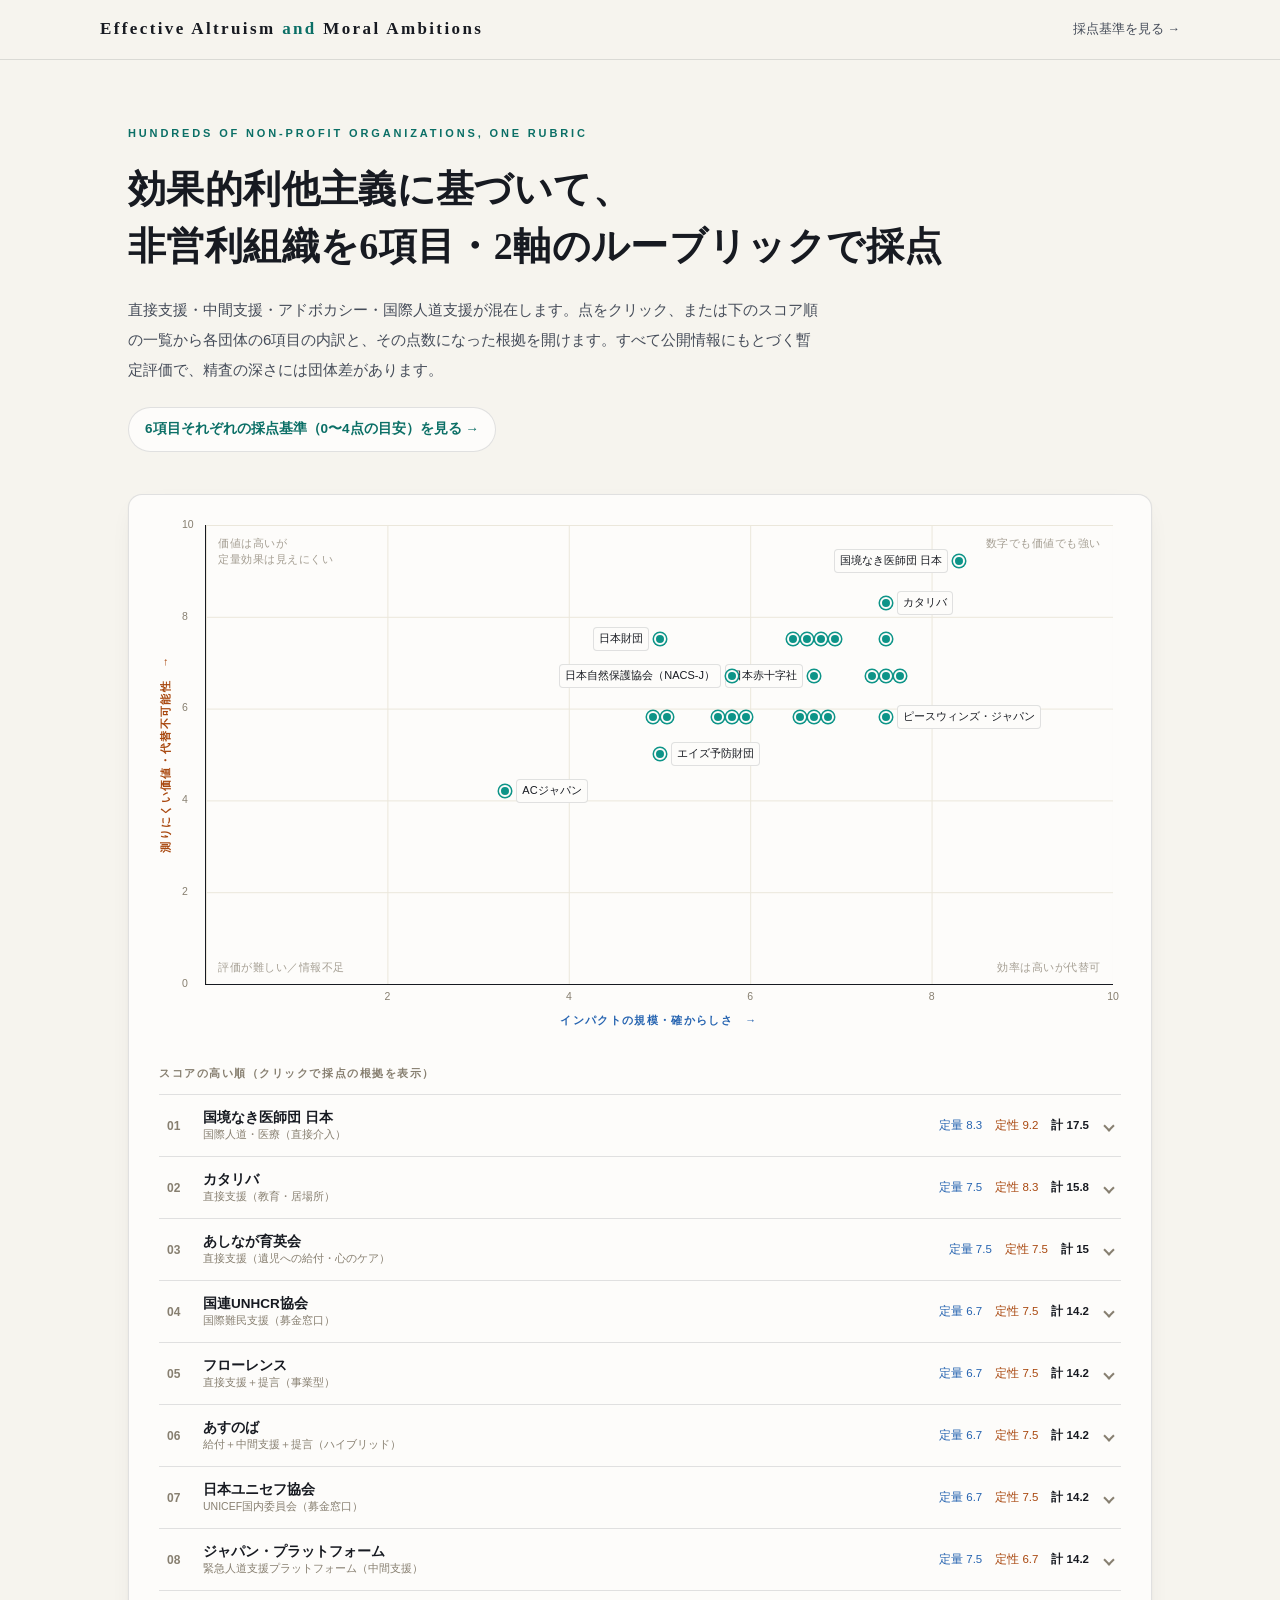
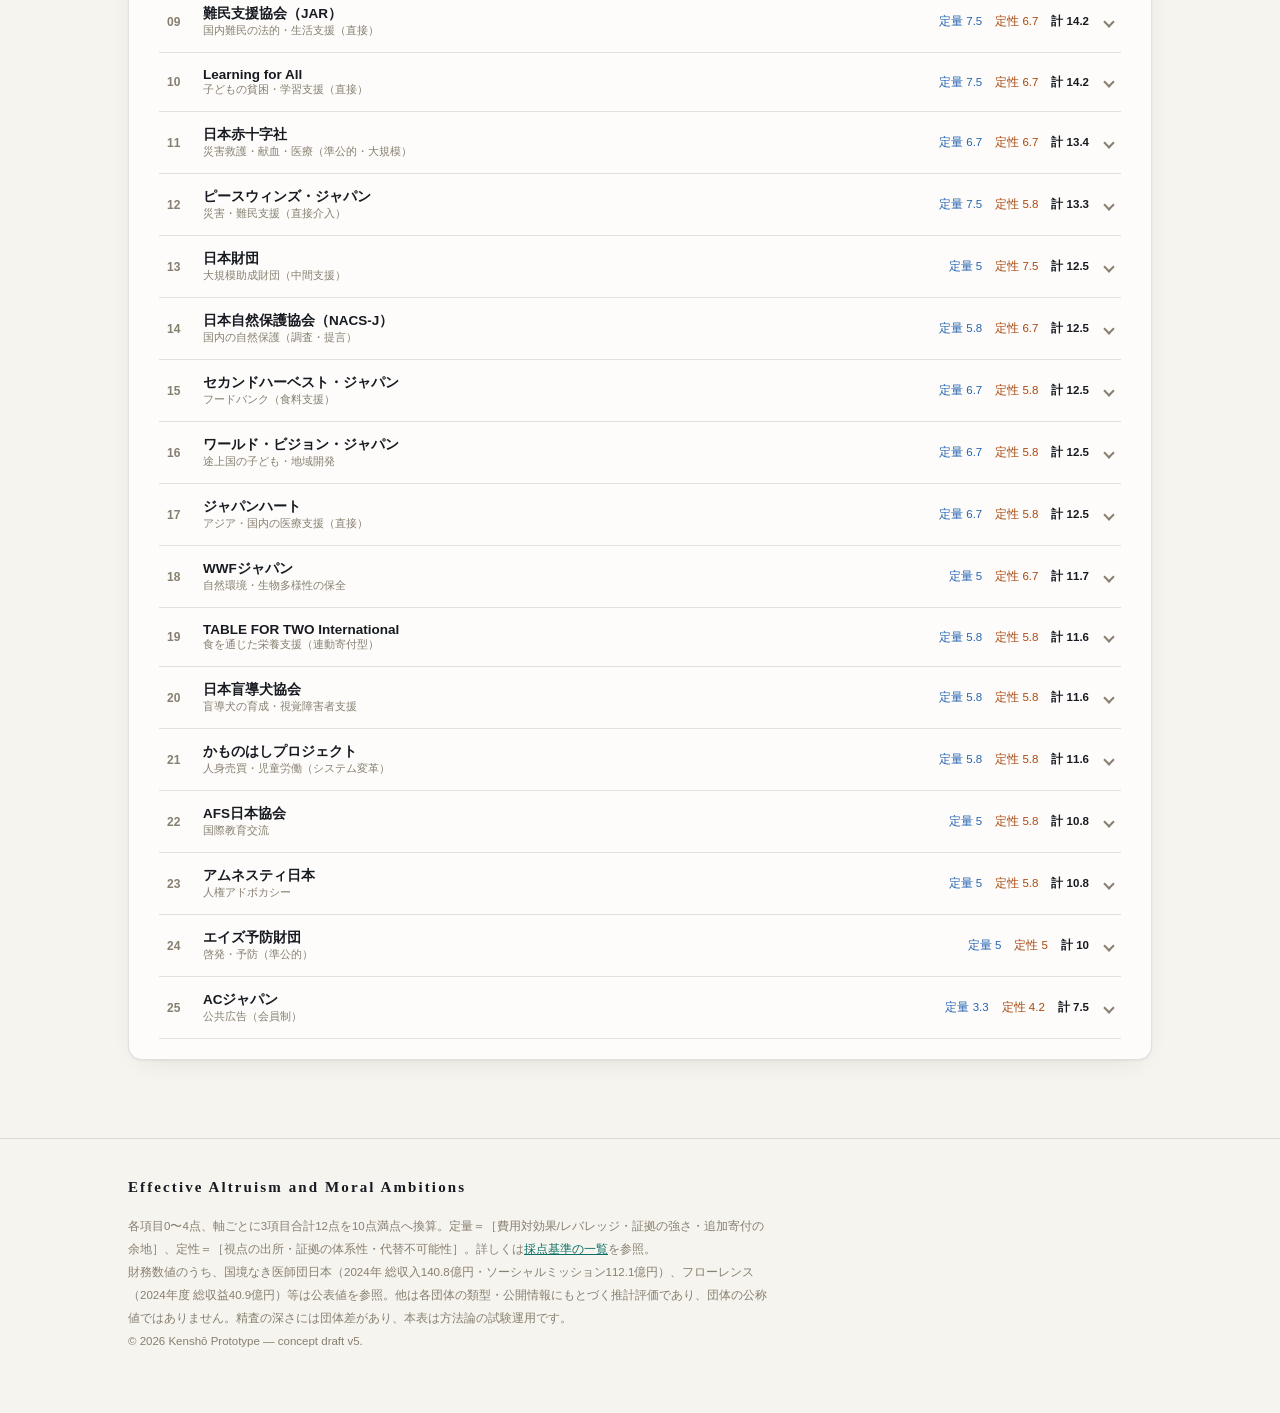
==== commit efb9cd78: "Make the ranked list a click-to-expand accordion The score-ranked rows now behave like a stacked (ha" ====
--- a/index.html
+++ b/index.html
@@ -40,7 +40,6 @@
       </div>
       <div class="ranklist-h sans">スコアの高い順（クリックで採点の根拠を表示）</div>
       <div class="ranklist" id="ranklist" role="list"></div>
-      <div class="board" id="board"></div>
     </div>
   </div>
 </section>
@@ -293,7 +292,6 @@
 
   const plot=document.getElementById('plot');
   const ranklist=document.getElementById('ranklist');
-  const board=document.getElementById('board');
   const tip=document.getElementById('tip');
   const dots={};
 
@@ -341,8 +339,8 @@
     d.setAttribute('tabindex','0');
     d.setAttribute('aria-label',`${o.name} 定量${o._qx} 定性${o._ly}`);
     d.innerHTML=`<div class="pt"></div><div class="tag ${o.lp} sans">${o.name}</div>`;
-    d.addEventListener('click',()=>select(i));
-    d.addEventListener('keydown',e=>{if(e.key==='Enter'||e.key===' '){e.preventDefault();select(i);}});
+    d.addEventListener('click',()=>openFromDot(i));
+    d.addEventListener('keydown',e=>{if(e.key==='Enter'||e.key===' '){e.preventDefault();openFromDot(i);}});
     d.addEventListener('mouseenter',()=>showTip(o,d));
     d.addEventListener('focus',()=>showTip(o,d));
     d.addEventListener('mouseleave',hideTip);
@@ -350,21 +348,25 @@
     plot.appendChild(d); dots[i]=d;
   });
 
-  // Ranked list (replaces the old tabs): sorted by combined score, click to open detail
+  // Ranked accordion (replaces the old tabs): sorted by combined score,
+  // each row collapses/expands its scoring detail in place on click.
   const tot=o=>Math.round((o._qx+o._ly)*10)/10;
   orgs.map((o,i)=>i)
     .sort((a,b)=>(tot(orgs[b])-tot(orgs[a]))||(a-b))
     .forEach((i,rank)=>{
       const o=orgs[i];
-      const row=document.createElement('button');
-      row.className='rank-item';
-      row.setAttribute('role','listitem');
-      row.innerHTML=`<span class="rank-no sans">${String(rank+1).padStart(2,'0')}</span>
-        <span class="rank-main"><span class="rank-name">${o.name}</span><span class="rank-kind sans">${o.kind}</span></span>
-        <span class="rank-sc sans"><span class="q">定量 ${o._qx}</span><span class="l">定性 ${o._ly}</span><span class="tt">計 ${tot(o)}</span></span>`;
-      row.onclick=()=>select(i);
-      ranklist.appendChild(row);
-      o._tab=row;
+      const wrap=document.createElement('div');
+      wrap.className='rank-item-wrap';
+      wrap.innerHTML=`<button class="rank-item" aria-expanded="false">
+          <span class="rank-no sans">${String(rank+1).padStart(2,'0')}</span>
+          <span class="rank-main"><span class="rank-name">${o.name}</span><span class="rank-kind sans">${o.kind}</span></span>
+          <span class="rank-sc sans"><span class="q">定量 ${o._qx}</span><span class="l">定性 ${o._ly}</span><span class="tt">計 ${tot(o)}</span></span>
+          <span class="rank-caret" aria-hidden="true"></span>
+        </button>
+        <div class="rank-detail"><div class="rank-detail-inner">${axisHTML(o,'q')+axisHTML(o,'l')}</div></div>`;
+      wrap.querySelector('.rank-item').addEventListener('click',()=>toggle(i));
+      ranklist.appendChild(wrap);
+      o._tab=wrap;
     });
 
   // Label de-cluttering: a dot whose point is close to any other dot shows no
@@ -404,20 +406,25 @@
     return h+`</div>`;
   }
 
-  function select(i){
-    const o=orgs[i];
-    Object.values(dots).forEach(d=>d.classList.remove('active'));
-    dots[i].classList.add('active');
-    orgs.forEach(x=>x._tab.classList.remove('active'));
-    o._tab.classList.add('active');
-    board.innerHTML=`<div class="org-head"><div><h2>${o.name}</h2><div class="kind sans">${o.kind}</div></div>
-      <div class="tot">
-        <div class="tile q"><div class="lb">定量</div><div class="vl">${o._qx}<small>/10</small></div></div>
-        <div class="tile l"><div class="lb">定性</div><div class="vl">${o._ly}<small>/10</small></div></div>
-      </div></div>`
-      +axisHTML(o,'q')+axisHTML(o,'l');
-  }
-  select(0);
+  // Accordion open/close. Single-open: opening one closes the rest.
+  function toggle(i){
+    const wrap=orgs[i]._tab, willOpen=!wrap.classList.contains('open');
+    orgs.forEach((o,k)=>{
+      o._tab.classList.remove('open');
+      o._tab.querySelector('.rank-item').setAttribute('aria-expanded','false');
+      dots[k].classList.remove('active');
+    });
+    if(willOpen){
+      wrap.classList.add('open');
+      wrap.querySelector('.rank-item').setAttribute('aria-expanded','true');
+      dots[i].classList.add('active');
+    }
+  }
+  // Clicking a plot dot opens its row and brings it just into view.
+  function openFromDot(i){
+    if(!orgs[i]._tab.classList.contains('open')) toggle(i);
+    orgs[i]._tab.scrollIntoView({behavior:'smooth',block:'nearest'});
+  }
   layoutLabels();
   window.addEventListener('load',layoutLabels);
   let _rt; window.addEventListener('resize',()=>{clearTimeout(_rt);_rt=setTimeout(layoutLabels,120);});
--- a/style.css
+++ b/style.css
@@ -204,20 +204,20 @@
   font-size:11px;letter-spacing:.14em;font-weight:700;text-transform:uppercase;
   color:var(--muted);
 }
-.ranklist{display:flex;flex-direction:column;gap:3px}
+.ranklist{display:flex;flex-direction:column;border-top:1px solid var(--line)}
+.rank-item-wrap{border-bottom:1px solid var(--line)}
 .rank-item{
   display:flex;align-items:center;gap:14px;width:100%;text-align:left;cursor:pointer;
-  background:transparent;border:1px solid transparent;border-radius:10px;
-  padding:9px 13px;font-family:var(--sans);
-  transition:background .15s,border-color .15s;
-}
-.rank-item:hover{background:var(--bg);border-color:var(--line)}
-.rank-item.active{background:var(--surface);border-color:var(--accent)}
+  background:transparent;border:none;padding:14px 8px;font-family:var(--sans);
+  transition:background .15s;
+}
+.rank-item:hover{background:var(--bg)}
+.rank-item-wrap.open>.rank-item{background:var(--surface)}
 .rank-no{
   font-size:12px;font-weight:700;color:var(--muted);min-width:22px;
   font-variant-numeric:tabular-nums;
 }
-.rank-item.active .rank-no{color:var(--accent-text)}
+.rank-item-wrap.open .rank-no{color:var(--accent-text)}
 .rank-main{flex:1;display:flex;flex-direction:column;gap:1px;min-width:0}
 .rank-name{font-size:13.5px;font-weight:700;color:var(--ink)}
 .rank-kind{font-size:10.5px;color:var(--muted);white-space:nowrap;overflow:hidden;text-overflow:ellipsis}
@@ -228,6 +228,18 @@
 .rank-sc .q{color:var(--quant-text)}
 .rank-sc .l{color:var(--qual-text)}
 .rank-sc .tt{color:var(--ink);font-weight:700}
+.rank-caret{
+  flex:none;width:8px;height:8px;margin-left:2px;
+  border-right:2px solid var(--muted);border-bottom:2px solid var(--muted);
+  transform:rotate(45deg);transition:transform .22s ease;
+}
+.rank-item-wrap.open .rank-caret{transform:rotate(-135deg);border-color:var(--accent-text)}
+/* collapsible detail: animate grid rows 0fr → 1fr for auto-height expansion */
+.rank-detail{display:grid;grid-template-rows:0fr;transition:grid-template-rows .28s ease}
+.rank-item-wrap.open .rank-detail{grid-template-rows:1fr}
+.rank-detail-inner{overflow:hidden;min-height:0;padding:0 8px}
+.rank-item-wrap.open .rank-detail-inner{padding-bottom:26px}
+.rank-detail-inner .axisblock:first-child{margin-top:14px}
 
 /* ── detail board ────────────────────────────────────────── */
 .board{padding:30px 4px 8px}
